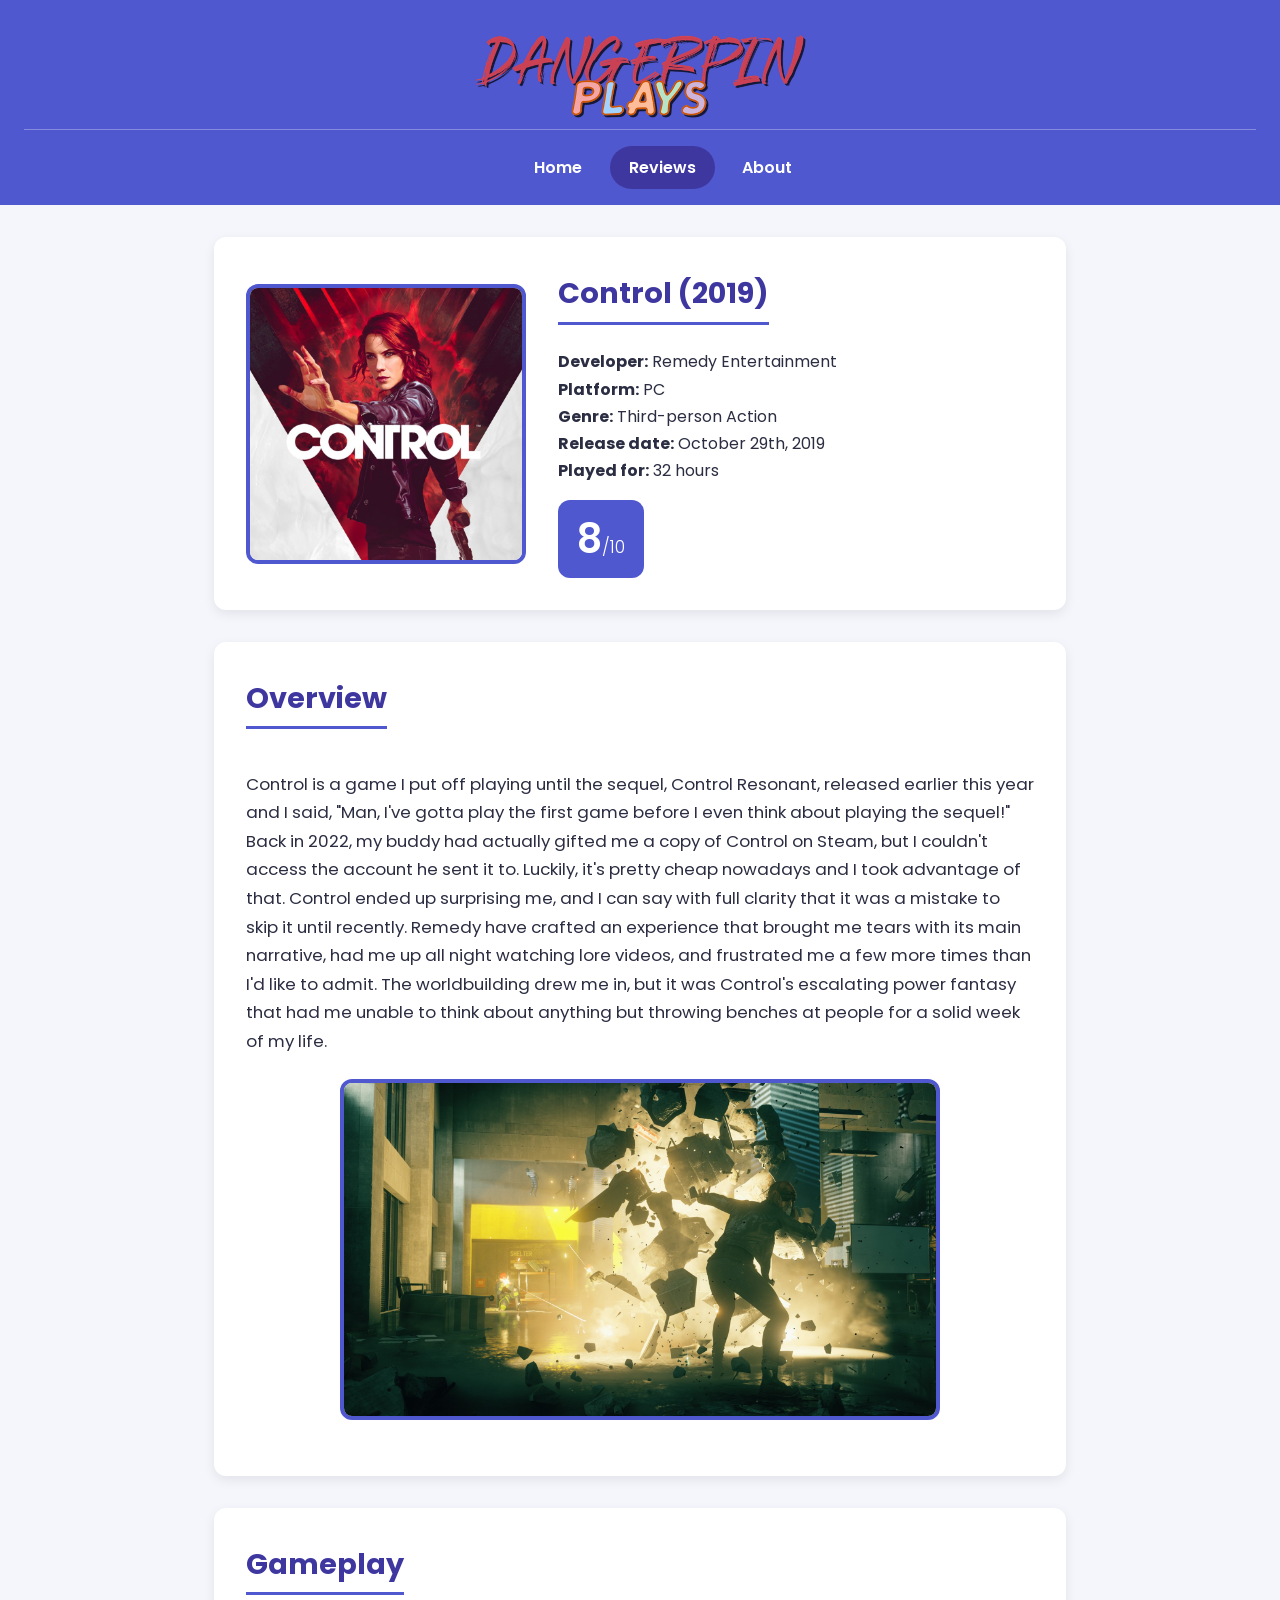
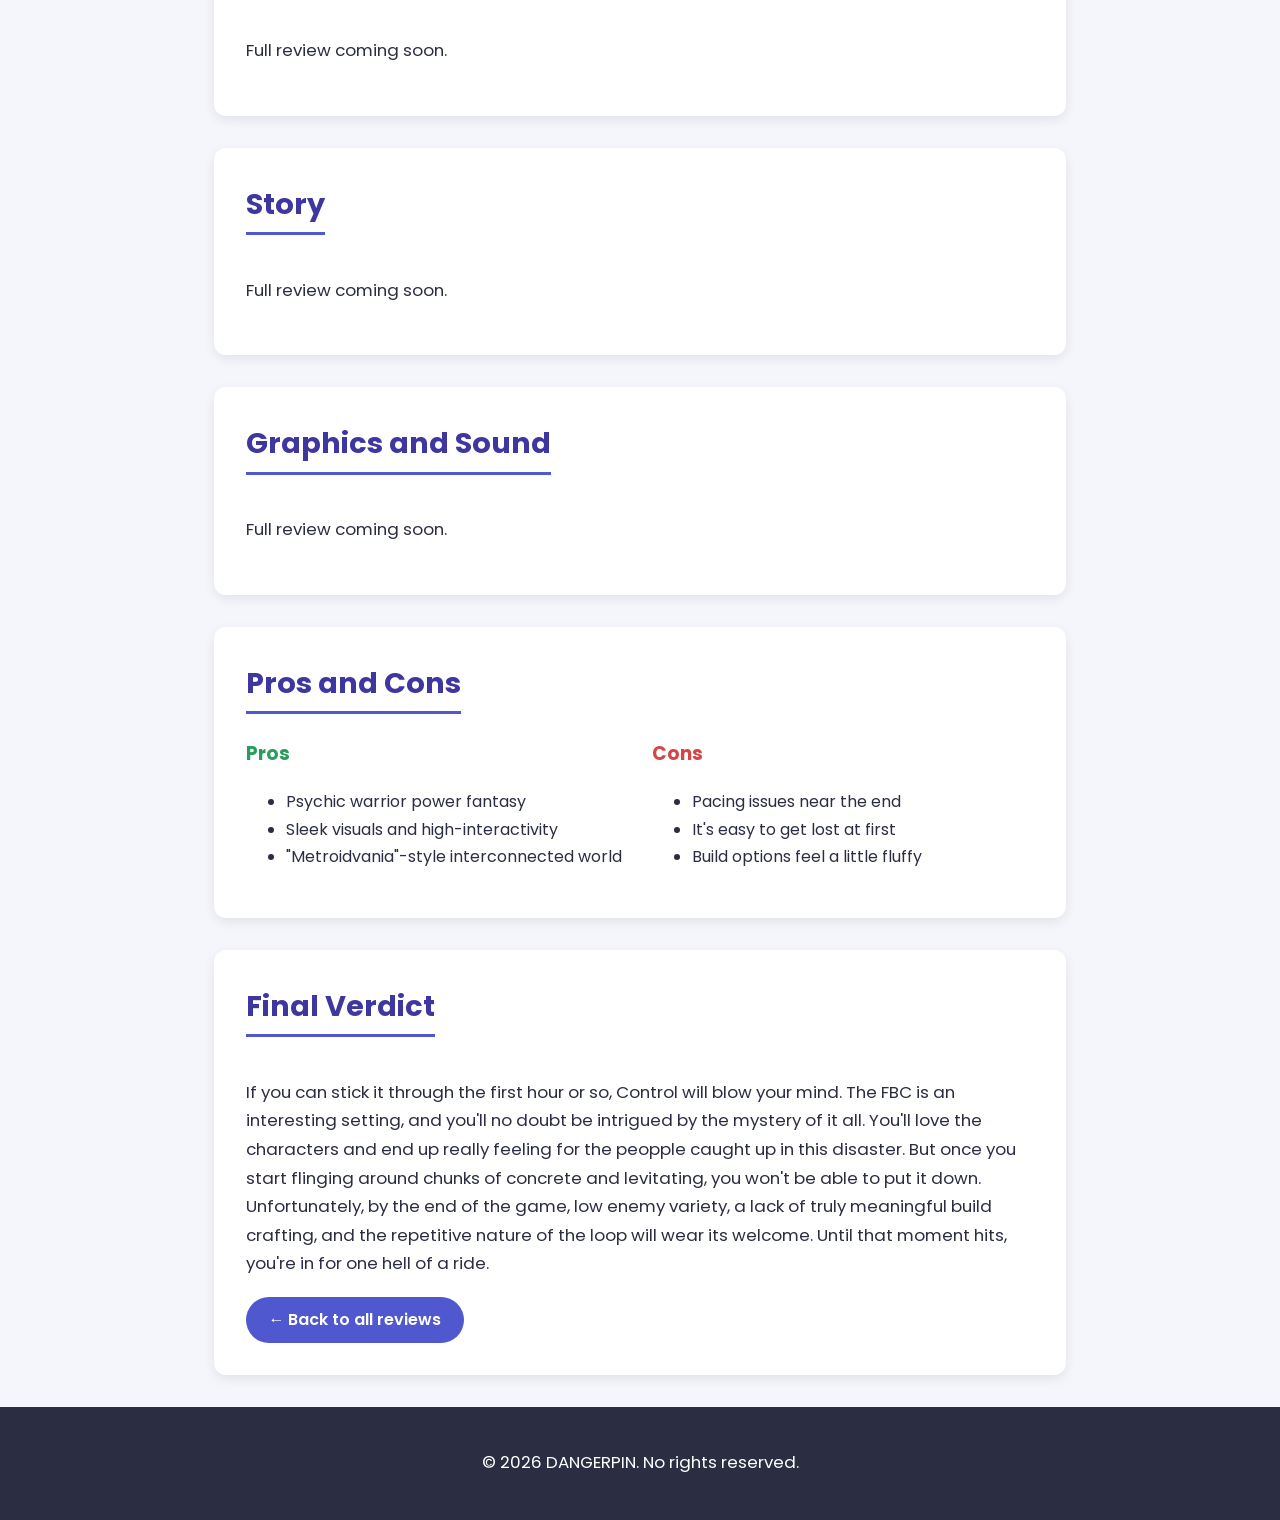
==== review-control.html @ 18341f2e "Added review of "Control" and fixed some minor bugs 1. Added review of "Control", partially. 2. Fixe" ====
<!DOCTYPE html>
<html lang="en">
<head>
  <meta charset="UTF-8">
  <meta name="viewport" content="width=device-width, initial-scale=1.0">
  <title>Control Review | DANGERPIN Plays</title>
  <link rel="preconnect" href="https://fonts.googleapis.com">
  <link rel="preconnect" href="https://fonts.gstatic.com" crossorigin>
  <link href="https://fonts.googleapis.com/css2?family=Poppins:wght@300;400;600&display=swap" rel="stylesheet">
  <link rel="stylesheet" href="style.css">
</head>
<body>

  <header>
    <a href="index.html" class="nav-logo"><img src="logo.png" alt="DANGERPIN Plays" </a>
    <nav>
      <a href="index.html">Home</a>
      <a href="reviews.html" class="active">Reviews</a>
      <a href="about.html">About</a>
    </nav>
  </header>

  <main>
    <article>

      <section class="review-hero">
        <img src="Control logo.jpg" alt="Control cover art">
        <div class="review-info">
          <h2>Control (2019)</h2>
          <ul class="facts">
            <li><strong>Developer:</strong> Remedy Entertainment</li>
            <li><strong>Platform:</strong> PC</li>
            <li><strong>Genre:</strong> Third-person Action</li>
            <li><strong>Release date:</strong> October 29th, 2019</li>
            <li><strong>Played for:</strong> 32 hours</li>
          </ul>
          <div class="score">8<span>/10</span></div>
        </div>
      </section>

      <section>
        <h2>Overview</h2>
        <p>
          Control is a game I put off playing until the sequel, Control Resonant, released earlier this year and I said, "Man, I've gotta play the first game before I even think about playing the sequel!"
		  Back in 2022, my buddy had actually gifted me a copy of Control on Steam, but I couldn't access the account he sent it to. Luckily, it's pretty cheap nowadays and I took advantage of that.
		  Control ended up surprising me, and I can say with full clarity that it was a mistake to skip it until recently. Remedy have crafted an experience that brought me tears with its main narrative, had me up all night watching
		  lore videos, and frustrated me a few more times than I'd like to admit. The worldbuilding drew me in, but it was Control's escalating power fantasy that had me unable to think about anything but
		  throwing benches at people for a solid week of my life.
        </p>
		<img src="Control 1.jpg" class="featured-image">
      </section>

      <section>
        <h2>Gameplay</h2>
        <p>
          Full review coming soon.
        </p>
      </section>

      <section>
        <h2>Story</h2>
        <p>
          Full review coming soon.
		</p>
      </section>

      <section>
        <h2>Graphics and Sound</h2>
        <p>
          Full review coming soon.
		</p>  
      </section>

      <section>
        <h2>Pros and Cons</h2>
        <div class="pros-cons">
          <div class="pros">
            <h3>Pros</h3>
            <ul>
              <li>Psychic warrior power fantasy</li>
              <li>Sleek visuals and high-interactivity</li>
              <li>"Metroidvania"-style interconnected world</li>
            </ul>
          </div>
          <div class="cons">
            <h3>Cons</h3>
            <ul>
              <li>Pacing issues near the end</li>
              <li>It's easy to get lost at first</li>
              <li>Build options feel a little fluffy</li>
            </ul>
          </div>
        </div>
      </section>

      <section>
        <h2>Final Verdict</h2>
        <p>
          If you can stick it through the first hour or so, Control will blow your mind. The FBC is an interesting setting,
		  and you'll no doubt be intrigued by the mystery of it all. You'll love the characters and end up really feeling for the peopple caught up in this disaster. 
		  But once you start flinging around chunks of concrete and levitating, you won't be able to put it down. Unfortunately, by the end of the game, low enemy variety,
		  a lack of truly meaningful build crafting, and the repetitive nature of the loop will wear its welcome. Until that moment hits, you're in for one hell of a ride.
        </p>
        <a class="btn" href="reviews.html">&larr; Back to all reviews</a>
      </section>

    </article>
  </main>

  <footer>
    <p>&copy; 2026 DANGERPIN. No rights reserved.</p>
  </footer>

</body>
</html>
---- style.css ----
/* Whole site*/
:root {
  --bg: #f4f6fb;
  --card: #ffffff;
  --text: #2b2d42;
  --accent: #4f58cf;
  --accent-dark: #3f37a0;
  --muted: #6c7089;
}

/* Page layout */
* {
  box-sizing: border-box;
}

body {
  margin: 0;
  font-family: "Poppins", Arial, sans-serif;
  background-color: var(--bg);
  color: var(--text);
  line-height: 1.7;
}

main {
  max-width: 900px;
  margin: 2rem auto;
  padding: 0 1.5rem;
}

section {
  background-color: var(--card);
  padding: 2rem;
  margin-bottom: 2rem;
  border-radius: 12px;
  box-shadow: 0 4px 12px rgba(0, 0, 0, 0.08);
}

/* Header and nav */
header {
  background-color: var(--accent);
  color: white;
  padding: 2rem 1.5rem 1rem;
  text-align: center;
}

nav-logo {
  display: block;
  width: 100%;
  max-width: 600px;
  height: auto;
  margin: 1.5rem auto;
}

header h1 {
  margin: 0 0 0.5rem;
  font-size: 2.6rem;
  letter-spacing: 1px;
}

header p {
  margin: 0 0 1rem;
  font-weight: 300;
}

nav {
  display: flex;
  justify-content: center;
  gap: 0.5rem;
  flex-wrap: wrap;
  padding-top: 1rem;
  border-top: 1px solid rgba(255, 255, 255, 0.3);
}

nav a {
  color: white;
  text-decoration: none;
  padding: 0.5rem 1.2rem;
  border-radius: 999px;
  font-weight: 600;
  transition: background-color 0.2s;
}

nav a:hover,
nav a.active {
  background-color: var(--accent-dark);
}

/* Headings and paragraphs */
h2 {
  color: var(--accent-dark);
  font-size: 1.8rem;
  margin-top: 0;
  border-bottom: 3px solid var(--accent);
  display: inline-block;
  padding-bottom: 0.2rem;
}

p {
  font-size: 1.05rem;
  margin-bottom: 1.2rem;
}

/* Images */
.featured-image {
  display: block;
  width: 100%;
  max-width: 600px;
  height: auto;
  margin: 1.5rem auto;
  border: 4px solid var(--accent);
  border-radius: 12px;
}

/* Footer */
footer {
  text-align: center;
  padding: 1.5rem;
  background-color: var(--text);
  color: white;
  font-size: 0.9rem;
}

/* Buttons */
.btn {
  display: inline-block;
  background-color: var(--accent);
  color: white;
  padding: 0.6rem 1.4rem;
  border-radius: 999px;
  text-decoration: none;
  font-weight: 600;
  transition: background-color 0.2s;
}

.btn:hover {
  background-color: var(--accent-dark);
}

/* Reviews card */
.review-grid {
  display: grid;
  grid-template-columns: repeat(auto-fill, minmax(240px, 1fr));
  gap: 1.5rem;
  margin: 1.5rem 0;
}

.review-card {
  display: flex;
  flex-direction: column;
  background-color: var(--bg);
  border: 1px solid #e0e3ef;
  border-radius: 12px;
  overflow: hidden;
  transition: transform 0.2s, box-shadow 0.2s;
}

.review-card:hover {
  transform: translateY(-4px);
  box-shadow: 0 8px 18px rgba(0, 0, 0, 0.12);
}

.review-card img {
  width: 100%;
  height: 150px;
  object-fit: cover;
}

.review-card-body {
  display: flex;
  flex-direction: column;
  flex: 1;
  padding: 1rem;
}

.review-card-top {
  display: flex;
  justify-content: space-between;
  align-items: center;
  gap: 0.5rem;
}

.review-card h3 {
  margin: 0;
  font-size: 1.2rem;
}

.review-meta {
  color: var(--muted);
  font-size: 0.85rem;
  margin: 0.25rem 0 0.5rem;
}

.review-card .summary {
  flex: 1;
  font-size: 0.95rem;
}

.score-badge {
  background-color: var(--accent);
  color: white;
  font-weight: 600;
  padding: 0.25rem 0.7rem;
  border-radius: 8px;
}

/* ===== Review page */
.review-hero {
  display: flex;
  gap: 2rem;
  align-items: center;
}

.review-hero img {
  width: 280px;
  height: auto;
  border: 4px solid var(--accent);
  border-radius: 12px;
}

.review-info {
  flex: 1;
}

.facts {
  list-style: none;
  padding: 0;
  margin: 0 0 1rem;
}

.score {
  display: inline-block;
  background-color: var(--accent);
  color: white;
  font-size: 2.5rem;
  font-weight: 600;
  padding: 0.3rem 1.2rem;
  border-radius: 12px;
}

.score span {
  font-size: 1.1rem;
  font-weight: 300;
}

.pros-cons {
  display: grid;
  grid-template-columns: 1fr 1fr;
  gap: 1.5rem;
}

.pros h3 {
  color: #2a9d5c;
  margin-top: 0;
}

.cons h3 {
  color: #d64545;
  margin-top: 0;
}

/* Responsive */
@media (max-width: 600px) {
  header h1 {
    font-size: 1.9rem;
  }

  section {
    padding: 1.2rem;
  }

  nav {
    flex-direction: column;
    align-items: center;
  }

  nav a {
    width: 100%;
    text-align: center;
  }

  .review-hero {
    flex-direction: column;
  }

  .review-hero img {
    width: 100%;
  }

  .pros-cons {
    grid-template-columns: 1fr;
  }
}
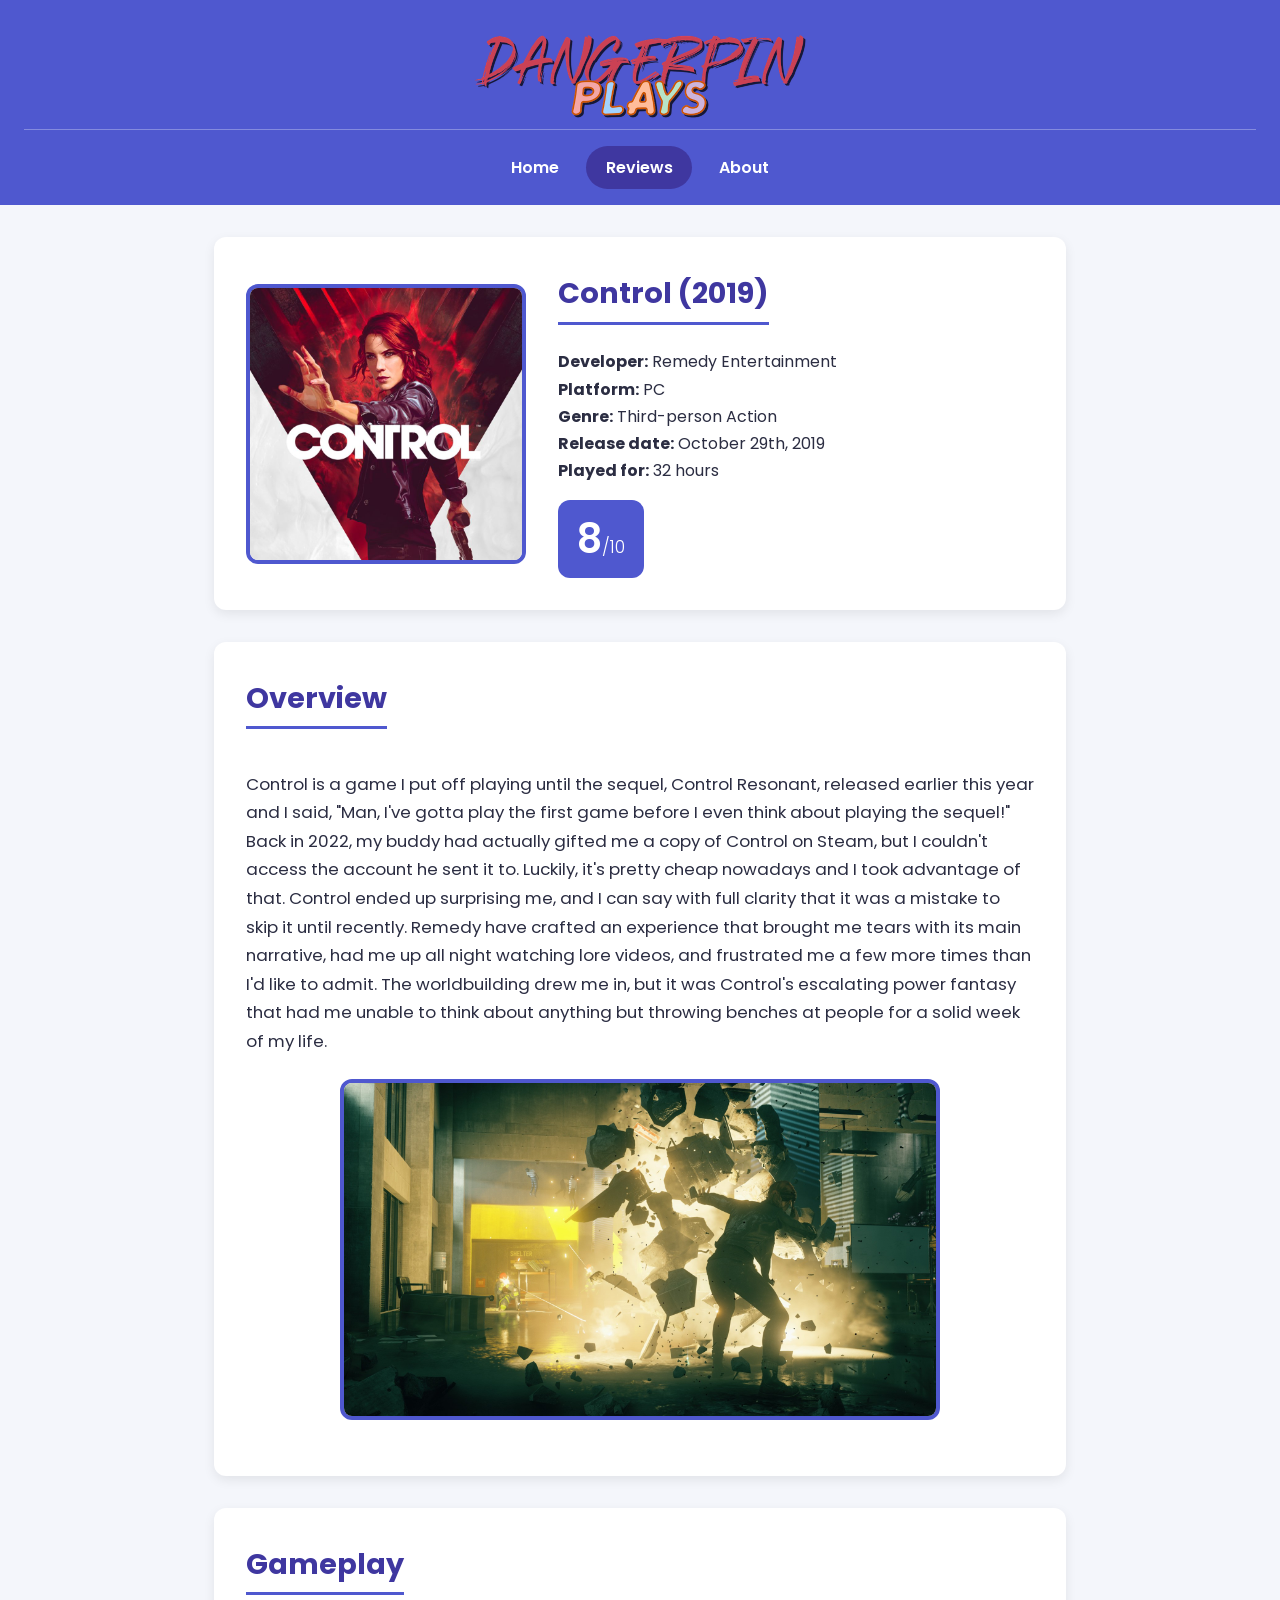
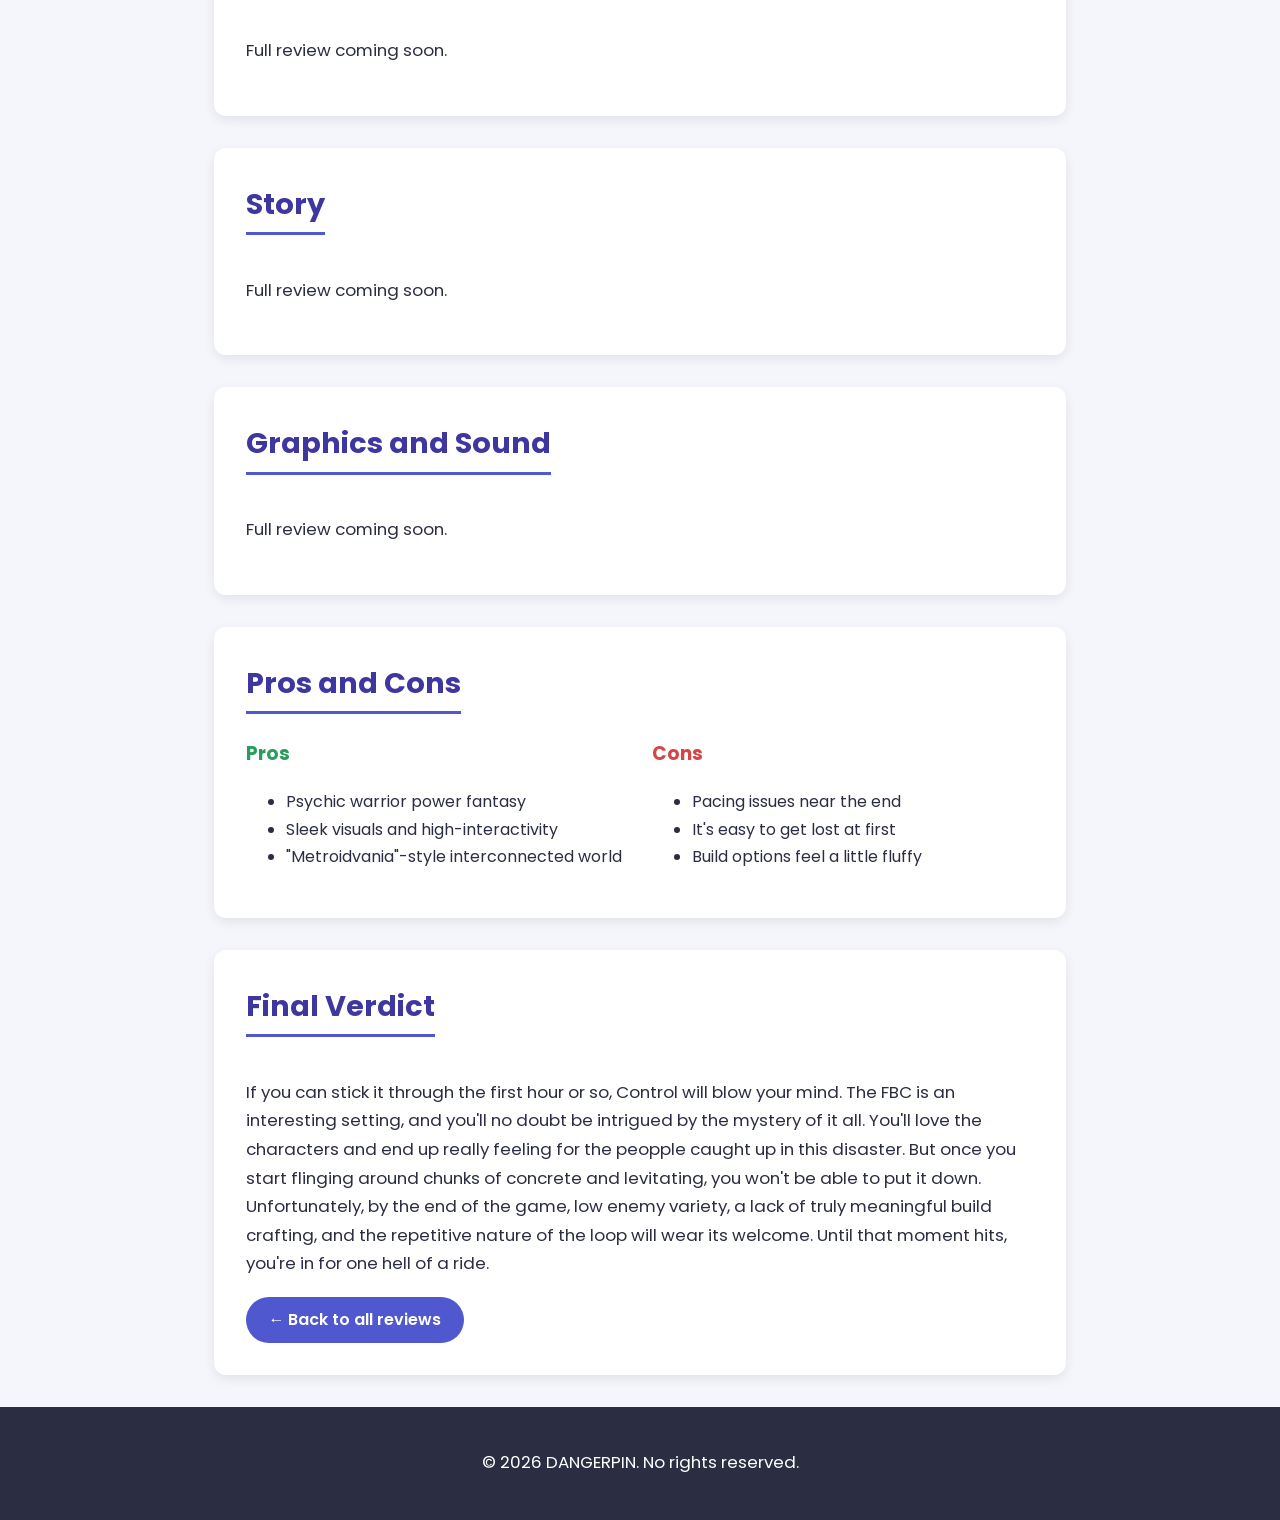
==== commit 6f7d161e: "Minor fixes 1. Fixed some minor code issues(unclosed img tag lol), minor misspellings (sorcerer vs. " ====
--- a/review-control.html
+++ b/review-control.html
@@ -12,7 +12,7 @@
 <body>
 
   <header>
-    <a href="index.html" class="nav-logo"><img src="logo.png" alt="DANGERPIN Plays" </a>
+    <a href="index.html" class="nav-logo"><img src="logo.png" alt="DANGERPIN Plays"></a>
     <nav>
       <a href="index.html">Home</a>
       <a href="reviews.html" class="active">Reviews</a>
